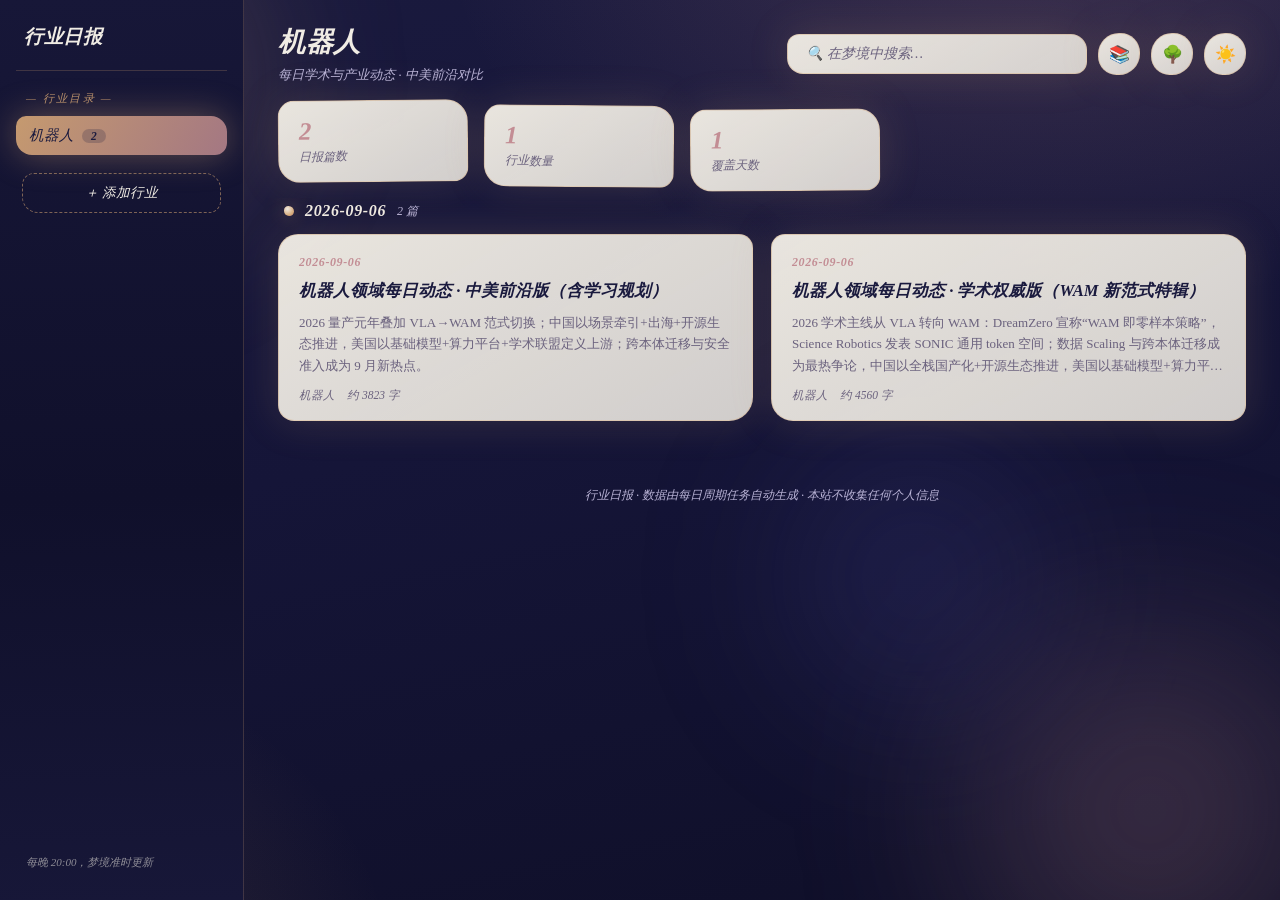
==== 行业日报/index.html @ d8c65520 "网站新增学习笔记模块:收录EIE1005课程讲义与答疑笔记(已切GitHub Pages)" ====
<!doctype html>
<html lang="zh-CN">
<head>
<meta charset="utf-8">
<meta name="viewport" content="width=device-width, initial-scale=1">
<meta name="description" content="行业日报：机器人等领域每日学术与产业动态，中美前沿对比、专家争论与学习规划。">
<title>行业日报 · 每日动态</title>
<link rel="stylesheet" href="styles.css">
<link rel="manifest" href="manifest.json">
<meta name="theme-color" content="#1a1a3e">
<link rel="apple-touch-icon" href="icons/icon-192.png">
</head>
<body>
<div class="orbs" aria-hidden="true">
  <span class="orb orb-gold"></span>
  <span class="orb orb-rose"></span>
  <span class="orb orb-blue"></span>
</div>
<div class="app">
  <aside class="sidebar">
    <div class="brand">
      <span class="brand-text">行业日报</span>
    </div>
    <div class="menu-label">— 行业目录 —</div>
    <nav id="industryNav"></nav>
    <button id="addIndustryBtn" class="add-btn">＋ 添加行业</button>
    <div id="addIndustryBox" class="add-box hidden">
      <input id="newIndustryInput" placeholder="输入行业名称，如：人工智能">
      <div class="add-actions">
        <button id="confirmAdd" class="primary">添加</button>
        <button id="cancelAdd">取消</button>
      </div>
    </div>
    <div class="sidebar-foot">每晚 20:00，梦境准时更新</div>
  </aside>
  <main class="content">
    <header class="topbar">
      <div class="topbar-title">
        <h1 id="pageTitle">机器人</h1>
        <p id="pageSubtitle">每日学术与产业动态 · 中美前沿对比</p>
      </div>
      <div class="topbar-actions">
        <input id="searchInput" class="search" placeholder="🔍 在梦境中搜索…">
        <button id="notesBtn" class="icon-btn" title="学习笔记">📚</button>
        <button id="treeBtn" class="icon-btn" title="打开技术树">🌳</button>
        <button id="themeToggle" class="icon-btn" title="切换梦境明暗">🌙</button>
      </div>
    </header>
    <section class="stats" id="statsBar">
      <div class="stat"><span class="stat-value" id="statReports">0</span><span class="stat-label">日报篇数</span></div>
      <div class="stat"><span class="stat-value" id="statIndustries">1</span><span class="stat-label">行业数量</span></div>
      <div class="stat"><span class="stat-value" id="statDays">0</span><span class="stat-label">覆盖天数</span></div>
    </section>
    <div id="listView">
      <div id="reportList" class="report-list"></div>
    </div>
    <div id="detailView" class="detail-view hidden"></div>
    <div id="treeView" class="tree-view hidden">
      <div class="tree-topbar">
        <button id="treeBack" class="back-btn">← 返回日报</button>
        <span class="tree-title">🌳 机器人技术树 · 2016–2026</span>
        <div id="treeQuickbar" class="tree-quickbar"></div>
      </div>
      <div id="treeViewport" class="tree-viewport">
        <div id="treeWorld" class="tree-world">
          <svg id="treeSvg" class="tree-svg"></svg>
          <div id="treeNodes" class="tree-nodes"></div>
        </div>
      </div>
    </div>
    <div id="nodeModal" class="node-modal hidden">
      <div class="node-modal-card">
        <button id="nodeModalClose" class="nm-close">×</button>
        <div id="nodeModalBody"></div>
      </div>
    </div>
        <div id="notesView" class="notes-view hidden">
      <div class="notes-topbar">
        <button id="notesBack" class="back-btn">← 返回日报</button>
        <span class="notes-title">📚 学习笔记 · EIE1005 人工智能与数据分析</span>
      </div>
      <div id="notesList" class="notes-list"></div>
    </div>
    <div id="noteReader" class="note-reader hidden"></div>
    <footer class="footer">行业日报 · 数据由每日周期任务自动生成 · 本站不收集任何个人信息</footer>
  </main>
</div>
<div id="toast" class="toast hidden"></div>
<script src="data/reports.js"></script>
<script src="data/tech_tree.js"></script>
<script src="app.js"></script>
<script src="tree.js"></script>
<script src="notes.js"></script>
<script>if('serviceWorker' in navigator){window.addEventListener('load',function(){navigator.serviceWorker.register('sw.js');});}</script>
</body>
</html>
---- 行业日报/styles.css ----
/* ============================================================
   行业日报 · 超现实主义梦境档案室（Surrealism）
   配色锚点：午夜蓝 #1a1a3e · 沙漠金 #d4a574 · 玫瑰粉 #c38d94 · 奶油白 #f0ece4
   时间弹性：过渡 ≥700ms，缓动 ease-in-out；悬停扭曲而非放大；玫瑰/金色漫射光晕
   ============================================================ */
:root, [data-theme="dark"]{
  --midnight:#1a1a3e; --midnight-deep:#0f0f28; --midnight-soft:#262652;
  --cream:#f0ece4; --cream-deep:#e6ddcc;
  --gold:#d4a574; --gold-soft:rgba(212,165,116,.35); --gold-faint:rgba(212,165,116,.16);
  --rose:#c38d94; --rose-soft:rgba(195,141,148,.38); --rose-faint:rgba(195,141,148,.20);
  --ink:#1a1a3e;               /* 奶油面板上的正文 */
  --text:#f0ece4;              /* 深色背景上的正文 */
  --muted:#b9b3d6;             /* 深色背景上的次级文字 */
  --muted-ink:#6b627e;         /* 奶油面板上的次级文字 */
  --bg-grad:radial-gradient(1100px 700px at 82% -8%, rgba(195,141,148,.22), transparent 55%),
            radial-gradient(900px 650px at -8% 108%, rgba(212,165,116,.20), transparent 55%),
            linear-gradient(168deg, #1a1a3e 0%, #151538 46%, #0f0f28 100%);
  --panel-grad:linear-gradient(150deg, rgba(240,236,228,.97), rgba(240,236,228,.86));
  --border-gold:rgba(212,165,116,.38);
  --border-rose:rgba(195,141,148,.42);
  --shadow-glow-gold:0 0 42px rgba(212,165,116,.18);
  --shadow-glow-rose:0 0 55px rgba(195,141,148,.34), 0 0 26px rgba(212,165,116,.22);
  --sidebar-grad:linear-gradient(178deg, #171738 0%, #10102b 55%, #171738 100%);
  --sidebar-text:#f0ece4; --sidebar-muted:rgba(240,236,228,.55); --sidebar-border:rgba(212,165,116,.22); --menu-label:rgba(212,165,116,.85); --sidebar-input-bg:rgba(240,236,228,.1); --sidebar-btn-bg:rgba(240,236,228,.14);
  color-scheme: dark;
}
[data-theme="light"]{
  --bg-grad:radial-gradient(1000px 620px at 86% -6%, rgba(212,165,116,.34), transparent 55%),
            radial-gradient(900px 640px at -6% 110%, rgba(195,141,148,.28), transparent 55%),
            linear-gradient(160deg, #f0ece4 0%, #e9e1d2 52%, #dfd3be 100%);
  --text:#1a1a3e;
  --muted:#5d5670;
  --sidebar-grad:linear-gradient(178deg, #f4eee1 0%, #e8dec9 100%);
  --sidebar-text:#1a1a3e; --sidebar-muted:#6b627e; --sidebar-border:rgba(157,107,79,.3); --menu-label:#9d6b4f; --sidebar-input-bg:rgba(26,26,62,.08); --sidebar-btn-bg:rgba(26,26,62,.08);
  color-scheme: light;
}
*{box-sizing:border-box}
html,body{margin:0;padding:0;height:100%}
body{
  font-family:"Georgia","Times New Roman","Noto Serif SC","Songti SC","SimSun",serif;
  background:var(--bg-grad);
  color:var(--text);
  overflow:hidden;
}
/* ---- 梦境光球装饰（Color Melting：2s 缓慢扩散） ---- */
.orbs{position:fixed;inset:0;z-index:0;overflow:hidden;pointer-events:none}
.orb{position:absolute;border-radius:50%;filter:blur(72px);opacity:.55;
  transition:transform 2000ms ease-in-out;animation:breathe 9s ease-in-out infinite alternate;pointer-events:auto}
.orb:hover{transform:scale(1.5)}
.orb-gold{width:440px;height:440px;top:-140px;left:-120px;background:radial-gradient(circle,rgba(212,165,116,.68),transparent 70%)}
.orb-rose{width:560px;height:560px;bottom:-190px;right:-150px;background:radial-gradient(circle,rgba(195,141,148,.52),transparent 70%);animation-delay:-3s}
.orb-blue{width:400px;height:400px;top:42%;left:56%;background:radial-gradient(circle,rgba(92,92,188,.42),transparent 70%);animation-delay:-6s}
@keyframes breathe{from{opacity:.38}to{opacity:.62}}
/* ---- 骨架 ---- */
.app{position:relative;z-index:1;display:flex;height:100vh}
/* ---- 侧边栏（午夜蓝，两个主题保持神秘） ---- */
.sidebar{width:244px;min-width:244px;background:var(--sidebar-grad);color:var(--sidebar-text);
  display:flex;flex-direction:column;padding:24px 16px;overflow-y:auto;
  border-right:1px solid var(--sidebar-border)}
.brand{display:flex;align-items:center;gap:12px;padding:0 8px 20px;border-bottom:1px solid var(--sidebar-border);margin-bottom:18px}
.brand-text{font-size:19px;font-weight:700;font-style:italic;letter-spacing:.03em;color:var(--sidebar-text)}
.menu-label{font-size:11px;color:var(--menu-label);padding:2px 10px 10px;letter-spacing:.2em;font-style:italic}
.nav-item{display:flex;align-items:center;justify-content:space-between;padding:10px 13px;margin-bottom:4px;
  border-radius:10px 16px 12px 16px;cursor:pointer;font-size:14.5px;color:var(--sidebar-text);user-select:none;
  transition:transform 900ms ease-in-out, background 900ms ease-in-out, box-shadow 900ms ease-in-out}
.nav-item:hover{transform:skewX(-2deg) rotate(-.3deg);background:rgba(212,165,116,.12);box-shadow:0 0 30px rgba(212,165,116,.16)}
.nav-item.active{background:linear-gradient(120deg, rgba(212,165,116,.92), rgba(195,141,148,.82));color:#1a1a3e;font-style:italic;
  box-shadow:0 0 34px rgba(212,165,116,.4)}
.nav-item .badge{margin-left:8px;background:rgba(26,26,62,.16);border-radius:999px;padding:1px 9px;font-size:11.5px;font-weight:700}
.nav-item.active .badge{background:rgba(26,26,62,.22)}
.nav-del{border:none;background:transparent;color:inherit;opacity:.55;cursor:pointer;font-size:16px;line-height:1;padding:0 3px;border-radius:6px;transition:opacity 700ms ease-in-out}
.nav-del:hover{opacity:1}
.add-btn{margin:14px 6px 0;padding:10px;border:1px dashed rgba(212,165,116,.55);background:transparent;color:var(--sidebar-text);
  border-radius:12px 16px 12px 16px;cursor:pointer;font-size:13.5px;font-style:italic;
  transition:all 700ms ease-in-out}
.add-btn:hover{border-color:var(--rose);color:var(--sidebar-text);box-shadow:0 0 30px rgba(195,141,148,.28);transform:skewX(-1deg)}
.add-box{margin:10px 6px 0;display:flex;flex-direction:column;gap:9px;animation:fadeUp 900ms ease-in-out}
.add-box input{width:100%;padding:9px 11px;border-radius:10px;border:1px solid rgba(212,165,116,.45);
  background:var(--sidebar-input-bg);color:var(--sidebar-text);font-size:13px;font-family:inherit;font-style:italic;outline:none;
  transition:border-color 700ms ease-in-out, box-shadow 700ms ease-in-out}
.add-box input::placeholder{color:var(--sidebar-muted)}
.add-box input:focus{border-color:var(--rose);box-shadow:0 0 24px rgba(195,141,148,.3)}
.add-actions{display:flex;gap:7px}
.add-actions button{flex:1;padding:7px;border-radius:9px;border:none;cursor:pointer;font-size:13px;font-family:inherit;font-style:italic;
  background:var(--sidebar-btn-bg);color:var(--sidebar-text);transition:all 700ms ease-in-out}
.add-actions button:hover{box-shadow:0 0 24px rgba(212,165,116,.3)}
.add-actions button.primary{background:linear-gradient(120deg,#d4a574,#c38d94);color:#1a1a3e}
.sidebar-foot{margin-top:auto;padding:18px 10px 4px;font-size:11px;color:var(--sidebar-muted);line-height:1.7;font-style:italic}
/* ---- 主区 ---- */
.content{flex:1;display:flex;flex-direction:column;overflow:hidden;background:transparent}
.topbar{display:flex;align-items:center;gap:18px;padding:24px 34px 12px}
.topbar-title h1{font-size:27px;margin:0;font-style:italic;letter-spacing:.02em;color:var(--text)}
.topbar-title p{margin:6px 0 0;font-size:13px;color:var(--muted);font-style:italic}
.topbar-actions{display:flex;align-items:center;gap:11px;margin-left:auto}
.search{width:300px;padding:11px 18px;border-radius:12px 16px 12px 16px;border:1px solid var(--border-gold);
  background:var(--panel-grad);color:var(--ink);font-size:14px;font-family:inherit;font-style:italic;outline:none;
  box-shadow:var(--shadow-glow-gold);transition:border-color 700ms ease-in-out, box-shadow 700ms ease-in-out, transform 900ms ease-in-out}
.search::placeholder{color:var(--muted-ink)}
.search:focus{border-color:var(--rose);box-shadow:0 0 30px var(--rose-soft);transform:skewX(-1deg)}
.icon-btn{width:42px;height:42px;border-radius:50% 46% 50% 44%;border:1px solid var(--border-gold);background:var(--panel-grad);
  cursor:pointer;font-size:17px;color:var(--ink);box-shadow:var(--shadow-glow-gold);
  transition:all 700ms ease-in-out}
.icon-btn:hover{transform:rotate(-8deg);box-shadow:0 0 32px var(--rose-soft)}
/* ---- 统计栏（非对称错位） ---- */
.stats{display:flex;gap:16px;padding:4px 34px 16px}
.stat{flex:1;max-width:190px;background:var(--panel-grad);border:1px solid var(--border-gold);border-radius:16px 22px 14px 22px;
  padding:16px 20px;box-shadow:var(--shadow-glow-gold);display:flex;flex-direction:column;gap:3px;
  transition:transform 900ms ease-in-out, box-shadow 900ms ease-in-out}
.stat:nth-child(1){transform:rotate(-.6deg)}
.stat:nth-child(2){transform:rotate(.5deg) translateY(5px)}
.stat:nth-child(3){transform:rotate(-.4deg) translateY(9px)}
.stat:hover{transform:skewX(-1.5deg) rotate(-.5deg) translateY(-2px);box-shadow:var(--shadow-glow-rose)}
.stat-value{font-size:25px;font-weight:800;color:#c38d94;font-style:italic}
.stat-label{font-size:12px;color:var(--muted-ink);font-style:italic}
/* ---- 列表视图 ---- */
#listView{overflow-y:auto;padding:4px 34px 48px}
.report-list{display:flex;flex-direction:column;gap:30px}
.day-group{animation:fadeUp 900ms ease-in-out both}
.day-head{display:flex;align-items:center;gap:11px;margin:0 0 14px 6px}
.day-dot{width:10px;height:10px;border-radius:44% 56% 48% 52%;background:radial-gradient(circle at 35% 30%, #f0ece4, #d4a574 70%, #c38d94);box-shadow:0 0 18px rgba(212,165,116,.5)}
.day-label{font-weight:700;font-size:16px;color:var(--text);font-style:italic;letter-spacing:.04em}
.day-count{font-size:12px;color:var(--muted);font-style:italic}
.report-grid{display:grid;grid-template-columns:repeat(auto-fill,minmax(318px,1fr));gap:18px}
.card{position:relative;background:var(--panel-grad);border:1px solid var(--border-gold);border-radius:20px 14px 24px 16px;
  padding:20px 20px 17px;cursor:pointer;box-shadow:var(--shadow-glow-gold);
  transition:transform 900ms ease-in-out, box-shadow 900ms ease-in-out, border-color 900ms ease-in-out;
  display:flex;flex-direction:column;gap:9px}
.card:nth-child(3n+2){border-radius:14px 22px 16px 22px}
.card:hover{transform:skewX(-1deg) rotate(-.4deg);box-shadow:var(--shadow-glow-rose);border-color:var(--border-rose)}
.card-date{font-size:12px;color:#c38d94;font-weight:700;font-style:italic;letter-spacing:.05em}
.card-title{font-size:16.5px;margin:0;line-height:1.45;color:var(--ink);font-style:italic}
.card-summary{font-size:13px;color:var(--muted-ink);margin:0;line-height:1.65;
  display:-webkit-box;-webkit-line-clamp:3;-webkit-box-orient:vertical;overflow:hidden}
.card-meta{display:flex;align-items:center;gap:12px;margin-top:3px;font-size:11.5px;color:var(--muted-ink);font-style:italic}
mark{background:rgba(212,165,116,.4);border-radius:4px;padding:0 3px;color:inherit}
.empty{text-align:center;color:var(--muted);padding:96px 20px;font-size:14.5px;line-height:2;font-style:italic;animation:fadeUp 900ms ease-in-out}
/* ---- 详情视图 ---- */
#detailView{overflow-y:auto;padding:6px 34px 60px;animation:fadeUp 900ms ease-in-out}
.back-btn{background:var(--panel-grad);border:1px solid var(--border-gold);border-radius:11px;padding:9px 18px;cursor:pointer;
  font-size:14px;font-family:inherit;font-style:italic;color:var(--ink);box-shadow:var(--shadow-glow-gold);
  transition:all 700ms ease-in-out}
.back-btn:hover{transform:skewX(-2deg) translateX(-2px);box-shadow:var(--shadow-glow-rose);border-color:var(--border-rose)}
.detail-head{margin:22px 0 12px}
.detail-date{font-size:13px;color:#c38d94;font-weight:700;font-style:italic;letter-spacing:.05em}
.detail-head h2{font-size:26px;margin:9px 0 12px;line-height:1.35;color:var(--text);font-style:italic}
.detail-summary{color:var(--muted-ink);font-size:14px;line-height:1.75;margin:0;padding:14px 18px;
  background:var(--panel-grad);border:1px solid var(--border-gold);border-radius:14px 18px 14px 18px;font-style:italic}
.markdown-body{background:var(--panel-grad);border:1px solid var(--border-gold);border-radius:20px 16px 24px 16px;
  padding:28px 34px;line-height:1.85;font-size:15px;color:var(--ink);box-shadow:var(--shadow-glow-gold)}
.markdown-body>*{max-width:68ch}
.markdown-body h2{margin:1.5em 0 .6em;padding-bottom:.35em;border-bottom:1px solid var(--gold-soft);
  font-size:20px;color:#1a1a3e;font-style:italic}
.markdown-body h3{margin:1.2em 0 .5em;font-size:17px;color:#1a1a3e;font-style:italic}
.markdown-body h4{margin:1em 0 .4em;font-size:15px;color:#1a1a3e;font-style:italic}
.markdown-body p{margin:.5em 0}
.markdown-body ul,.markdown-body ol{margin:.5em 0;padding-left:1.6em}
.markdown-body li{margin:.3em 0}
.markdown-body a{color:#9d6b4f;text-decoration:underline;text-decoration-color:rgba(212,165,116,.55);text-underline-offset:3px;
  transition:color 700ms ease-in-out}
.markdown-body a:hover{color:#b06b76}
.markdown-body code{background:rgba(212,165,116,.14);border:1px solid var(--gold-soft);border-radius:6px;padding:1px 7px;
  font-size:.88em;font-family:Consolas,"JetBrains Mono",monospace;color:#4a3f6b}
.markdown-body table{border-collapse:collapse;margin:1em 0;width:100%;font-size:14px}
.markdown-body th,.markdown-body td{border:1px solid var(--gold-soft);padding:8px 11px;text-align:left}
.markdown-body th{background:rgba(212,165,116,.12);color:#1a1a3e;font-style:italic}
.sources{margin-top:26px;background:var(--panel-grad);border:1px solid var(--border-gold);border-radius:18px 22px 18px 22px;
  padding:22px 30px;box-shadow:var(--shadow-glow-gold)}
.sources h3{margin:0 0 10px;font-size:15px;color:#1a1a3e;font-style:italic}
.sources ol{margin:0;padding-left:1.6em;font-size:13px;line-height:2;color:var(--muted-ink)}
.sources a{color:#9d6b4f;text-decoration:underline;text-decoration-color:rgba(212,165,116,.5);text-underline-offset:3px;transition:color 700ms ease-in-out}
.sources a:hover{color:#b06b76}
.footer{text-align:center;padding:18px;font-size:12px;color:var(--muted);font-style:italic}
.toast{position:fixed;bottom:32px;left:50%;transform:translateX(-50%);background:var(--midnight);color:var(--cream);
  border:1px solid var(--border-gold);padding:11px 20px;border-radius:12px 16px 12px 16px;font-size:14px;font-family:inherit;font-style:italic;
  box-shadow:var(--shadow-glow-rose);z-index:99;animation:fadeUp 700ms ease-in-out}
.hidden{display:none!important}
@keyframes fadeUp{from{opacity:0;transform:translateY(12px) rotate(-.3deg)}to{opacity:1;transform:none}}
/* ---- 响应式（非对称在窄屏收敛，避免横向溢出） ---- */
@media(max-width:1024px){.search{width:210px}}
@media(max-width:768px){
  .sidebar{width:192px;min-width:192px}
  .topbar{padding:18px 16px 10px;flex-wrap:wrap}
  .topbar-actions{width:100%;margin-left:0}
  .search{flex:1;width:auto}
  .stats{padding:2px 16px 12px;gap:12px}
  #listView{padding:0 16px 40px}
  #detailView{padding:4px 16px 44px}
  .report-grid{grid-template-columns:1fr}
  .markdown-body{padding:22px 18px}
}
@media(max-width:480px){
  .app{flex-direction:column}
  .sidebar{width:100%;min-width:0;max-height:44vh}
  .content{height:56vh}
  .stat{max-width:none}
  .stat:nth-child(2),.stat:nth-child(3){transform:none}
  .topbar-title h1{font-size:21px}
}
@media(prefers-reduced-motion:reduce){
  *,*::before,*::after{animation:none!important;transition:none!important}
  .stat:nth-child(1),.stat:nth-child(2),.stat:nth-child(3){transform:none!important}
}
/* ===== 主题切换动效：白天=月光溶解(甲) / 晚上=梦境翻页(乙) ===== */
.theme-dissolve, .theme-dissolve *{
  transition-property: background-color, color, border-color, box-shadow !important;
  transition-duration: 1000ms !important;
  transition-timing-function: ease-in-out !important;
}
.dream-flip{animation:dreamFlip 700ms ease-in-out;will-change:transform,opacity,filter}
@keyframes dreamFlip{
  0%{opacity:1;transform:none;filter:none}
  45%{opacity:.35;transform:skewX(2.5deg) rotate(.7deg);filter:blur(1.5px)}
  100%{opacity:1;transform:none;filter:none}
}
.icon-spin{animation:iconSpin 900ms ease-in-out}
@keyframes iconSpin{
  0%{transform:rotate(0deg);opacity:1}
  50%{opacity:.35}
  100%{transform:rotate(180deg);opacity:1}
}
.orbs.melting .orb{animation:melt 2000ms ease-in-out}
@keyframes melt{
  0%{filter:blur(72px)}
  45%{filter:blur(96px) saturate(1.25);opacity:.3}
  100%{filter:blur(72px)}
}

/* ===== 到白天：方案2 晨雾散开 ===== */
.mist-ring{position:fixed;z-index:2;border-radius:50%;pointer-events:none;transform:translate(-50%,-50%) scale(0);
  background:radial-gradient(circle, rgba(240,236,228,.9) 0%, rgba(212,165,116,.35) 42%, rgba(195,141,148,.18) 58%, transparent 72%);
  filter:blur(16px);animation:mistGrow 1200ms ease-in-out forwards}
@keyframes mistGrow{
  0%{transform:translate(-50%,-50%) scale(0);opacity:.9}
  60%{opacity:.5}
  100%{transform:translate(-50%,-50%) scale(1);opacity:0}
}
.card.mist-in{animation:cardMist 1000ms ease-in-out backwards}
@keyframes cardMist{
  0%{opacity:0;transform:translateY(16px) skewX(.8deg)}
  100%{opacity:1;transform:none}
}

/* ===== 技术树 ===== */
.tree-view{flex:1;display:flex;flex-direction:column;overflow:hidden;min-height:0}
.tree-topbar{display:flex;align-items:center;gap:16px;padding:16px 34px 8px;flex-wrap:wrap}
.tree-title{font-family:"Georgia","Noto Serif SC",serif;font-style:italic;font-size:17px;color:var(--gold);letter-spacing:.04em}
.tree-quickbar{display:flex;align-items:center;gap:8px;flex-wrap:wrap;margin-left:auto}
.qb-label{font-size:12px;font-style:italic;color:var(--muted)}
.qb-chip{background:var(--panel-grad);border:1px solid var(--border-gold);color:var(--ink);border-radius:999px;
  padding:5px 12px;font-family:inherit;font-size:12px;font-style:italic;cursor:pointer;
  box-shadow:var(--shadow-glow-gold);transition:all 700ms ease-in-out}
.qb-chip:hover{transform:skewX(-2deg) rotate(-.4deg);box-shadow:var(--shadow-glow-rose);border-color:var(--border-rose)}
.tree-viewport{flex:1;overflow:hidden;position:relative;min-height:0;cursor:crosshair;
  background:radial-gradient(900px 600px at 80% -10%, rgba(212,165,116,.16), transparent 55%),
             radial-gradient(800px 600px at -5% 110%, rgba(195,141,148,.16), transparent 55%)}
.tree-world{position:absolute;top:0;left:0;transform-origin:0 0;will-change:transform}
.tree-svg{position:absolute;top:0;left:0;pointer-events:none}
.tree-line{stroke:rgba(212,165,116,.45);stroke-width:1.6;fill:none;
  filter:drop-shadow(0 0 6px rgba(212,165,116,.35))}
.tree-nodes{position:absolute;top:0;left:0;width:100%;height:100%}
.tree-node{position:absolute;transform:translate(-50%,-50%);display:flex;align-items:center;gap:7px;
  padding:6px 13px;background:var(--panel-grad);border:1px solid var(--border-gold);border-radius:999px;
  cursor:pointer;box-shadow:var(--shadow-glow-gold);white-space:nowrap;font-family:inherit;
  transition:transform 900ms ease-in-out, box-shadow 900ms ease-in-out, border-color 900ms ease-in-out}
.tree-node:hover{transform:translate(-50%,-50%) skewX(-2deg) rotate(-.4deg);box-shadow:var(--shadow-glow-rose);border-color:var(--border-rose)}
.tn-dot{width:9px;height:9px;border-radius:44% 56% 48% 52%;flex:none;
  background:radial-gradient(circle at 32% 28%, #f0ece4, #d4a574 70%, #c38d94);box-shadow:0 0 10px rgba(212,165,116,.6)}
.tn-name{font-size:13.5px;font-style:italic;color:var(--ink)}
.tn-year{font-size:11px;color:#c38d94;background:rgba(212,165,116,.18);padding:1px 8px;border-radius:999px;font-style:italic}
.tree-root{padding:10px 18px;border-radius:16px 22px 14px 22px}
.tree-root .tn-name{font-size:16px;font-weight:700}
.tree-root .tn-dot{width:13px;height:13px}
.tree-branch .tn-name{font-weight:700}
.node-modal{position:fixed;inset:0;z-index:60;background:rgba(15,15,40,.55);display:grid;place-items:center;padding:22px;animation:fadeUp 700ms ease-in-out}
.node-modal-card{position:relative;background:var(--panel-grad);border:1px solid var(--border-gold);border-radius:22px 16px 26px 18px;
  max-width:580px;width:100%;max-height:82vh;overflow:auto;padding:28px 30px;box-shadow:var(--shadow-glow-rose);color:var(--ink)}
.nm-close{position:absolute;top:12px;right:16px;border:none;background:transparent;font-size:22px;cursor:pointer;color:var(--ink);opacity:.7;transition:opacity 700ms ease-in-out}
.nm-close:hover{opacity:1}
.nm-title{margin:0 0 6px;font-size:20px;font-style:italic;color:#1a1a3e;padding-right:24px}
.nm-year{display:inline-block;font-size:12px;color:#c38d94;background:rgba(212,165,116,.2);padding:2px 10px;border-radius:999px;font-style:italic}
.nm-desc{margin:12px 0;font-size:13.5px;line-height:1.75;color:var(--muted-ink)}
.node-modal-card h4{margin:16px 0 8px;font-size:14px;font-style:italic;color:#1a1a3e}
.nm-papers{list-style:none;margin:0;padding:0;display:flex;flex-direction:column;gap:8px}
.nm-papers li{display:flex;flex-direction:column;gap:2px;border-left:1px solid var(--gold-soft);padding-left:12px}
.nm-papers a{color:#9d6b4f;font-size:13.5px;text-decoration:underline;text-decoration-color:rgba(212,165,116,.55);text-underline-offset:3px;transition:color 700ms ease-in-out}
.nm-papers a:hover{color:#b06b76}
.nm-papers span{font-size:11.5px;color:var(--muted-ink);font-style:italic}
.nm-empty{font-size:13px;color:var(--muted-ink);font-style:italic}
.nm-actions{display:flex;gap:10px;margin-top:18px;flex-wrap:wrap}
.nm-actions button{background:var(--panel-grad);border:1px solid var(--border-gold);color:var(--ink);border-radius:11px;padding:8px 15px;
  font-family:inherit;font-size:13px;font-style:italic;cursor:pointer;box-shadow:var(--shadow-glow-gold);transition:all 700ms ease-in-out}
.nm-actions button:hover{transform:skewX(-1.5deg) rotate(-.4deg);box-shadow:var(--shadow-glow-rose);border-color:var(--border-rose)}
@media(max-width:768px){.tree-topbar{padding:14px 16px 8px}.tree-quickbar{margin-left:0}}

/* ===== 技术树布局美化 ===== */
.tree-viewport::before{content:"";position:absolute;inset:0;pointer-events:none;opacity:.32;
  background-image:radial-gradient(rgba(240,236,228,.42) 1px, transparent 1.6px);
  background-size:64px 64px}
.tree-line[data-branch="vla"]{stroke:rgba(212,165,116,.55)}
.tree-line[data-branch="wm"]{stroke:rgba(195,141,148,.55)}
.tree-line[data-branch="humanoid"]{stroke:rgba(240,236,228,.4)}
.tree-line[data-branch="data"]{stroke:rgba(157,145,196,.5)}
.tree-line[data-branch="safety"]{stroke:rgba(155,178,196,.5)}
.tree-node[data-branch="vla"] .tn-dot{background:radial-gradient(circle at 32% 28%, #f0ece4, #d4a574 70%, #a9784f);box-shadow:0 0 10px rgba(212,165,116,.65)}
.tree-node[data-branch="wm"] .tn-dot{background:radial-gradient(circle at 32% 28%, #f0ece4, #c38d94 70%, #9d6873);box-shadow:0 0 10px rgba(195,141,148,.65)}
.tree-node[data-branch="humanoid"] .tn-dot{background:radial-gradient(circle at 32% 28%, #f0ece4, #d9d2c2 70%, #9c9278);box-shadow:0 0 10px rgba(240,236,228,.6)}
.tree-node[data-branch="data"] .tn-dot{background:radial-gradient(circle at 32% 28%, #f0ece4, #9d91c4 70%, #6f6496);box-shadow:0 0 10px rgba(157,145,196,.6)}
.tree-node[data-branch="safety"] .tn-dot{background:radial-gradient(circle at 32% 28%, #f0ece4, #9bb2c4 70%, #6d8499);box-shadow:0 0 10px rgba(155,178,196,.6)}
.tree-branch{border-color:rgba(212,165,116,.7);padding:8px 16px;
  background:linear-gradient(150deg, rgba(240,236,228,.99), rgba(226,214,193,.92));
  box-shadow:0 0 34px rgba(212,165,116,.26)}
.tree-branch .tn-name{font-size:14.5px}
.tree-branch .tn-year{background:rgba(195,141,148,.16)}
.tree-root{padding:12px 22px;border-radius:18px 24px 16px 24px;border-color:rgba(212,165,116,.8);
  background:linear-gradient(150deg, rgba(240,236,228,.99), rgba(212,165,116,.24));
  box-shadow:0 0 46px rgba(212,165,116,.35), 0 0 84px rgba(195,141,148,.18)}
.tree-root .tn-name{font-size:17.5px}
.tree-root .tn-year{background:rgba(212,165,116,.22);color:#8f6245}
.tn-year{border:1px solid var(--gold-soft)}
.tree-node{backdrop-filter:none}

/* ===== 年份时间轴与虚线 ===== */
.year-guide{stroke:rgba(212,165,116,.16);stroke-width:1;stroke-dasharray:3 7;fill:none}
.tree-axis{position:absolute;width:78px;height:0;pointer-events:none}
.axis-tick{position:absolute;left:0;width:100%;display:flex;align-items:center;gap:7px;transform:translateY(-50%)}
.axis-dot{width:7px;height:7px;border-radius:50%;flex:none;background:radial-gradient(circle at 32% 28%, #f0ece4, #d4a574 70%, #c38d94);box-shadow:0 0 10px rgba(212,165,116,.55)}
.axis-tick::after{content:"";flex:1;height:1px;background:linear-gradient(90deg, rgba(212,165,116,.5), transparent)}
.axis-label{font-family:"Georgia","Noto Serif SC",serif;font-style:italic;font-size:13px;color:var(--gold);letter-spacing:.03em;padding-left:2px;text-shadow:0 0 10px rgba(212,165,116,.35)}
.tree-viewport::after{content:"";position:absolute;top:0;right:78px;bottom:0;width:1px;pointer-events:none;
  background:linear-gradient(180deg, transparent, rgba(212,165,116,.4) 12%, rgba(212,165,116,.4) 88%, transparent)}

/* ============================================================
   学习笔记模块
   ============================================================ */
.notes-view{flex:1;overflow-y:auto;padding:10px 34px 48px}
.notes-topbar{display:flex;align-items:center;gap:16px;margin-bottom:24px}
.notes-title{font-size:20px;font-style:italic;letter-spacing:.02em;color:var(--text)}
.notes-list{display:grid;grid-template-columns:repeat(auto-fill,minmax(300px,1fr));gap:16px}
.note-card{background:var(--panel-grad);border:1px solid var(--border-gold);border-radius:18px 22px 16px 22px;
  padding:20px;cursor:pointer;box-shadow:var(--shadow-glow-gold);
  transition:transform 900ms ease-in-out,box-shadow 900ms ease-in-out}
.note-card:hover{transform:skewX(-1deg) translateY(-3px);box-shadow:var(--shadow-glow-rose)}
.note-card-title{font-size:17px;margin:0 0 9px;color:var(--ink);font-style:italic}
.note-card-desc{margin:0;font-size:13px;color:var(--muted-ink);line-height:1.6}
.note-reader{flex:1;overflow-y:auto;padding:10px 34px 56px}
.note-body{padding:26px 30px;margin-top:14px}
.note-loading{color:var(--muted-ink);font-style:italic;padding:18px 0}
.note-plain{white-space:pre-wrap;font-family:inherit;background:transparent;border:none;padding:0}
.markdown-body blockquote{border-left:3px solid var(--gold);background:rgba(212,165,116,.12);margin:.9em 0;padding:.5em 1em;
  border-radius:0 12px 12px 0;color:var(--muted-ink)}
.markdown-body pre{background:rgba(26,26,62,.06);border:1px solid var(--gold-soft);border-radius:12px;
  padding:12px 14px;overflow-x:auto;font-size:13px;line-height:1.6}
.markdown-body pre code{background:transparent;border:none;padding:0;font-size:inherit}
.markdown-body .mermaid{overflow-x:auto;margin:1em 0;display:flex;justify-content:center;text-align:left}
.markdown-body .mermaid svg{max-width:100%;height:auto}
.markdown-body .katex-display{overflow-x:auto;overflow-y:hidden;padding:4px 0}
.markdown-body table{display:block;overflow-x:auto}
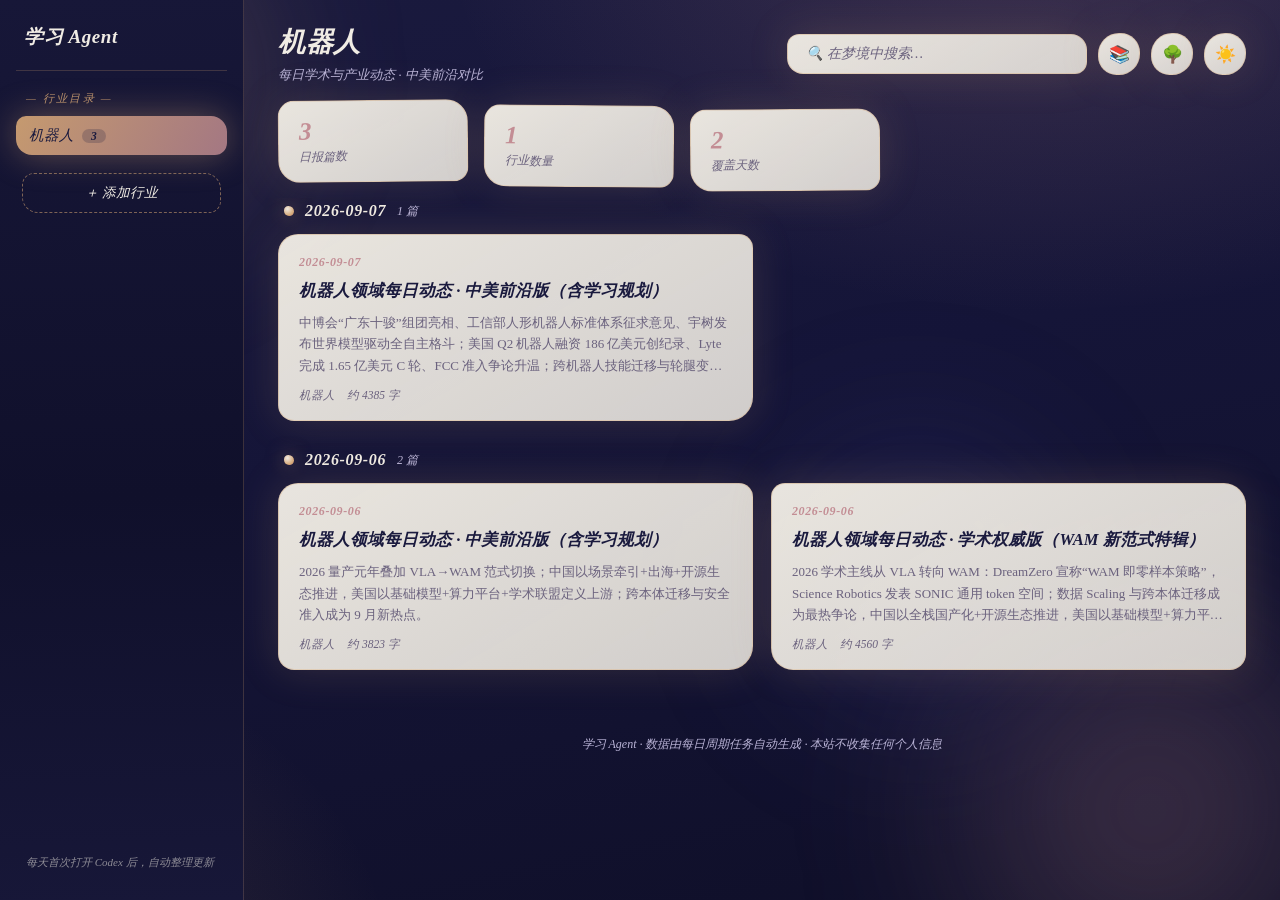
==== commit 3f31934d: "feat: 站点改名学习 Agent，技术树改年份间距缩放并取消鼠标跟随" ====
--- a/行业日报/index.html
+++ b/行业日报/index.html
@@ -3,8 +3,8 @@
 <head>
 <meta charset="utf-8">
 <meta name="viewport" content="width=device-width, initial-scale=1">
-<meta name="description" content="行业日报：机器人等领域每日学术与产业动态，中美前沿对比、专家争论与学习规划。">
-<title>行业日报 · 每日动态</title>
+<meta name="description" content="学习 Agent：机器人等领域每日学术与产业动态、技术树与课程学习笔记，帮你整理、查缺补漏与答疑。">
+<title>学习 Agent · 学习中心</title>
 <link rel="stylesheet" href="styles.css">
 <link rel="manifest" href="manifest.json">
 <meta name="theme-color" content="#1a1a3e">
@@ -19,7 +19,7 @@
 <div class="app">
   <aside class="sidebar">
     <div class="brand">
-      <span class="brand-text">行业日报</span>
+      <span class="brand-text">学习 Agent</span>
     </div>
     <div class="menu-label">— 行业目录 —</div>
     <nav id="industryNav"></nav>
@@ -31,7 +31,7 @@
         <button id="cancelAdd">取消</button>
       </div>
     </div>
-    <div class="sidebar-foot">每晚 20:00，梦境准时更新</div>
+    <div class="sidebar-foot">每天首次打开 Codex 后，自动整理更新</div>
   </aside>
   <main class="content">
     <header class="topbar">
@@ -58,7 +58,7 @@
     <div id="treeView" class="tree-view hidden">
       <div class="tree-topbar">
         <button id="treeBack" class="back-btn">← 返回日报</button>
-        <span class="tree-title">🌳 机器人技术树 · 2016–2026</span>
+        <span class="tree-title">🌳 机器人技术树 · 2016–2026 · 滚轮调年份间距 · 拖拽平移</span>
         <div id="treeQuickbar" class="tree-quickbar"></div>
       </div>
       <div id="treeViewport" class="tree-viewport">
@@ -82,7 +82,7 @@
       <div id="notesList" class="notes-list"></div>
     </div>
     <div id="noteReader" class="note-reader hidden"></div>
-    <footer class="footer">行业日报 · 数据由每日周期任务自动生成 · 本站不收集任何个人信息</footer>
+    <footer class="footer">学习 Agent · 数据由每日周期任务自动生成 · 本站不收集任何个人信息</footer>
   </main>
 </div>
 <div id="toast" class="toast hidden"></div>
--- a/行业日报/styles.css
+++ b/行业日报/styles.css
@@ -1,5 +1,5 @@
 /* ============================================================
-   行业日报 · 超现实主义梦境档案室（Surrealism）
+   学习 Agent · 超现实主义梦境档案室（Surrealism）
    配色锚点：午夜蓝 #1a1a3e · 沙漠金 #d4a574 · 玫瑰粉 #c38d94 · 奶油白 #f0ece4
    时间弹性：过渡 ≥700ms，缓动 ease-in-out；悬停扭曲而非放大；玫瑰/金色漫射光晕
    ============================================================ */
@@ -250,7 +250,7 @@
   padding:5px 12px;font-family:inherit;font-size:12px;font-style:italic;cursor:pointer;
   box-shadow:var(--shadow-glow-gold);transition:all 700ms ease-in-out}
 .qb-chip:hover{transform:skewX(-2deg) rotate(-.4deg);box-shadow:var(--shadow-glow-rose);border-color:var(--border-rose)}
-.tree-viewport{flex:1;overflow:hidden;position:relative;min-height:0;cursor:crosshair;
+.tree-viewport{flex:1;overflow:hidden;position:relative;min-height:0;cursor:grab;
   background:radial-gradient(900px 600px at 80% -10%, rgba(212,165,116,.16), transparent 55%),
              radial-gradient(800px 600px at -5% 110%, rgba(195,141,148,.16), transparent 55%)}
 .tree-world{position:absolute;top:0;left:0;transform-origin:0 0;will-change:transform}
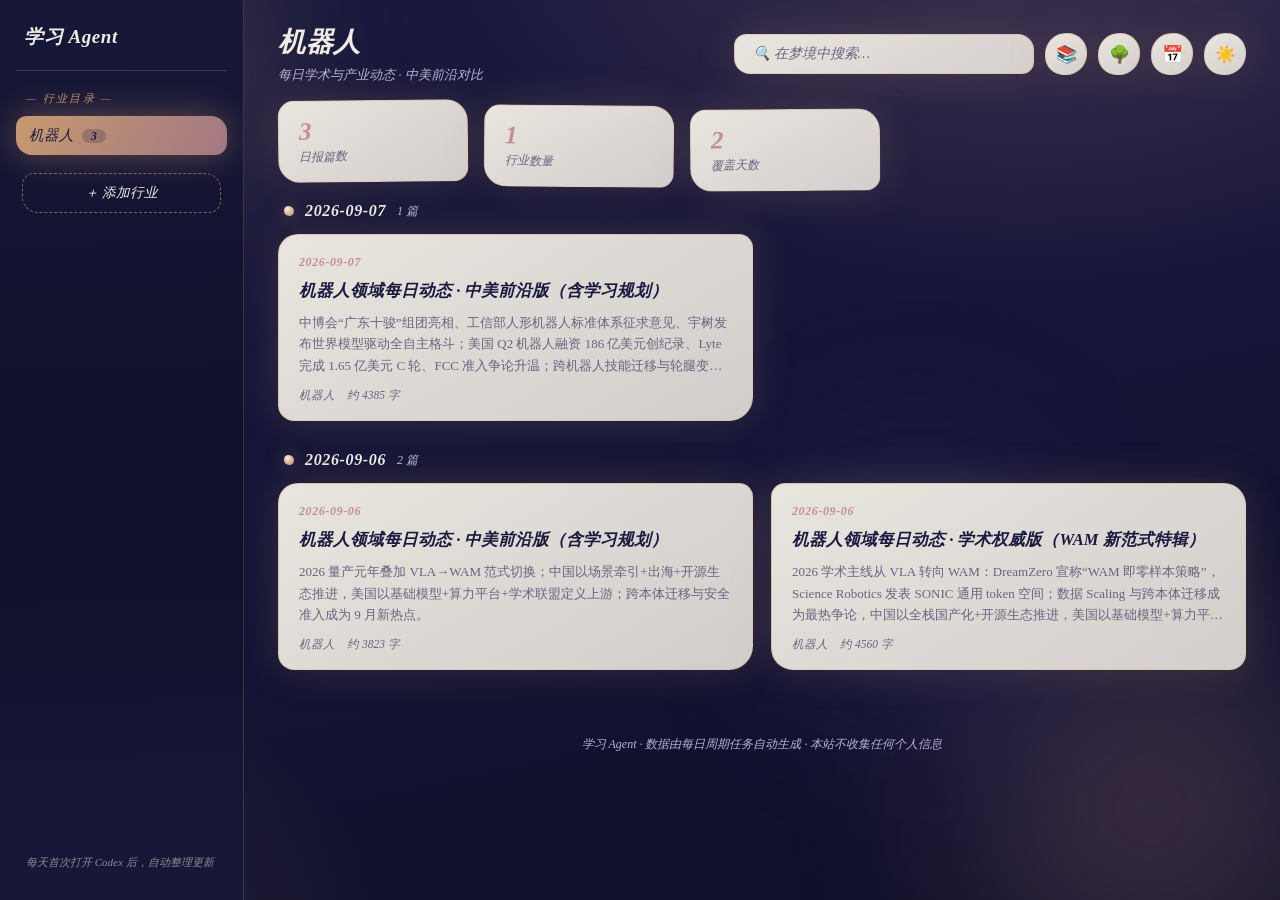
==== commit 1df0b4a7: "feat: 网站新增任务清单（勾选变淡）与可视化日历" ====
--- a/行业日报/index.html
+++ b/行业日报/index.html
@@ -43,6 +43,7 @@
         <input id="searchInput" class="search" placeholder="🔍 在梦境中搜索…">
         <button id="notesBtn" class="icon-btn" title="学习笔记">📚</button>
         <button id="treeBtn" class="icon-btn" title="打开技术树">🌳</button>
+        <button id="tasksBtn" class="icon-btn" title="任务清单与日历">📅</button>
         <button id="themeToggle" class="icon-btn" title="切换梦境明暗">🌙</button>
       </div>
     </header>
@@ -68,6 +69,16 @@
         </div>
       </div>
     </div>
+    <div id="tasksView" class="tasks-view hidden">
+      <div class="tasks-topbar">
+        <button id="tasksBack" class="back-btn">← 返回日报</button>
+        <span class="tasks-title">📅 任务清单 · 可视化日历</span>
+        <button id="tasksReset" class="back-btn">↺ 重置勾选</button>
+      </div>
+      <div class="tasks-progress" id="tasksProgress"></div>
+      <div class="tasks-cal" id="tasksCal"></div>
+      <div class="tasks-list" id="tasksList"></div>
+    </div>
     <div id="nodeModal" class="node-modal hidden">
       <div class="node-modal-card">
         <button id="nodeModalClose" class="nm-close">×</button>
@@ -77,7 +88,7 @@
         <div id="notesView" class="notes-view hidden">
       <div class="notes-topbar">
         <button id="notesBack" class="back-btn">← 返回日报</button>
-        <span class="notes-title">📚 学习笔记 · EIE1005 人工智能与数据分析</span>
+        <span class="notes-title">📚 学习笔记 · 按课程分类</span>
       </div>
       <div id="notesList" class="notes-list"></div>
     </div>
@@ -90,6 +101,8 @@
 <script src="data/tech_tree.js"></script>
 <script src="app.js"></script>
 <script src="tree.js"></script>
+<script src="data/tasks.js"></script>
+<script src="tasks.js"></script>
 <script src="notes.js"></script>
 <script>if('serviceWorker' in navigator){window.addEventListener('load',function(){navigator.serviceWorker.register('sw.js');});}</script>
 </body>
--- a/行业日报/styles.css
+++ b/行业日报/styles.css
@@ -241,6 +241,7 @@
 }
 
 /* ===== 技术树 ===== */
+.tree-viewport,.tree-world,.tree-nodes,.tree-node,.tree-axis{-webkit-user-select:none;user-select:none;-webkit-touch-callout:none}
 .tree-view{flex:1;display:flex;flex-direction:column;overflow:hidden;min-height:0}
 .tree-topbar{display:flex;align-items:center;gap:16px;padding:16px 34px 8px;flex-wrap:wrap}
 .tree-title{font-family:"Georgia","Noto Serif SC",serif;font-style:italic;font-size:17px;color:var(--gold);letter-spacing:.04em}
@@ -335,6 +336,8 @@
 .notes-view{flex:1;overflow-y:auto;padding:10px 34px 48px}
 .notes-topbar{display:flex;align-items:center;gap:16px;margin-bottom:24px}
 .notes-title{font-size:20px;font-style:italic;letter-spacing:.02em;color:var(--text)}
+.notes-course{grid-column:1/-1;margin:18px 0 4px;font-family:"Georgia","Noto Serif SC",serif;font-style:italic;font-size:19px;color:var(--gold);border-bottom:1px dashed var(--gold-soft);padding-bottom:8px}
+.notes-course small{display:block;margin-top:4px;font-size:12px;color:var(--muted-ink);font-style:normal}
 .notes-list{display:grid;grid-template-columns:repeat(auto-fill,minmax(300px,1fr));gap:16px}
 .note-card{background:var(--panel-grad);border:1px solid var(--border-gold);border-radius:18px 22px 16px 22px;
   padding:20px;cursor:pointer;box-shadow:var(--shadow-glow-gold);
@@ -354,4 +357,33 @@
 .markdown-body .mermaid{overflow-x:auto;margin:1em 0;display:flex;justify-content:center;text-align:left}
 .markdown-body .mermaid svg{max-width:100%;height:auto}
 .markdown-body .katex-display{overflow-x:auto;overflow-y:hidden;padding:4px 0}
-.markdown-body table{display:block;overflow-x:auto}+.markdown-body table{display:block;overflow-x:auto}
+/* ===== 任务清单与可视化日历 ===== */
+.tasks-view{flex:1;overflow-y:auto;padding:10px 34px 48px;min-height:0}
+.tasks-topbar{display:flex;align-items:center;gap:16px;margin-bottom:14px;flex-wrap:wrap}
+.tasks-title{font-family:"Georgia","Noto Serif SC",serif;font-style:italic;font-size:20px;color:var(--text)}
+.tasks-progress{font-size:13px;color:var(--muted-ink);margin-bottom:12px}
+.progress-bar{height:8px;border-radius:999px;background:rgba(212,165,116,.18);margin-top:6px;overflow:hidden;max-width:480px}
+.progress-fill{height:100%;border-radius:999px;background:linear-gradient(90deg,var(--gold),var(--rose));transition:width .8s ease}
+.tasks-cal{display:grid;grid-template-columns:repeat(auto-fit,minmax(280px,1fr));gap:16px;margin-bottom:22px}
+.cal-month{background:var(--panel-grad);border:1px solid var(--border-gold);border-radius:18px 22px 16px 22px;padding:14px;box-shadow:var(--shadow-glow-gold)}
+.cal-month-title{font-family:"Georgia","Noto Serif SC",serif;font-style:italic;font-size:16px;color:var(--gold);margin-bottom:10px}
+.cal-grid{display:grid;grid-template-columns:repeat(7,1fr);gap:6px}
+.cal-dow{font-size:11px;color:var(--muted);text-align:center}
+.cal-cell{min-height:58px;border:1px solid rgba(212,165,116,.18);border-radius:10px;padding:4px;display:flex;flex-direction:column;gap:3px}
+.cal-cell.empty{border:none}
+.cal-day{font-size:11px;color:var(--muted-ink)}
+.cal-chip{font-size:10.5px;line-height:1.25;padding:2px 5px;border-radius:6px;background:rgba(255,255,255,.06);border-left:3px solid var(--cc,#d4a574);color:var(--ink)}
+.cal-cell.has-ev{background:rgba(212,165,116,.09)}
+.tasks-list{display:flex;flex-direction:column;gap:8px;max-width:980px}
+.tl-head{font-family:"Georgia","Noto Serif SC",serif;font-style:italic;font-size:16px;color:var(--gold);margin:16px 0 2px}
+.task-row{display:flex;align-items:center;gap:10px;flex-wrap:wrap;background:var(--panel-grad);border:1px solid var(--border-gold);border-radius:12px;padding:10px 14px;cursor:pointer;transition:opacity .5s ease, filter .5s ease, border-color .5s ease;box-shadow:var(--shadow-glow-gold)}
+.task-row:hover{border-color:var(--border-rose)}
+.task-row.done{opacity:.35;filter:grayscale(.55)}
+.task-row.done .task-title{text-decoration:line-through}
+.task-check{width:17px;height:17px;accent-color:var(--rose);flex:none;cursor:pointer}
+.task-date{font-size:12px;color:var(--gold);min-width:88px;font-variant-numeric:tabular-nums}
+.task-course{font-size:12px;font-weight:700;min-width:64px}
+.task-title{font-size:14px;color:var(--ink);flex:1;min-width:180px}
+.task-meta{font-size:11.5px;color:var(--muted-ink)}
+.task-note{font-size:11px;color:var(--muted-ink);width:100%;padding-left:27px}
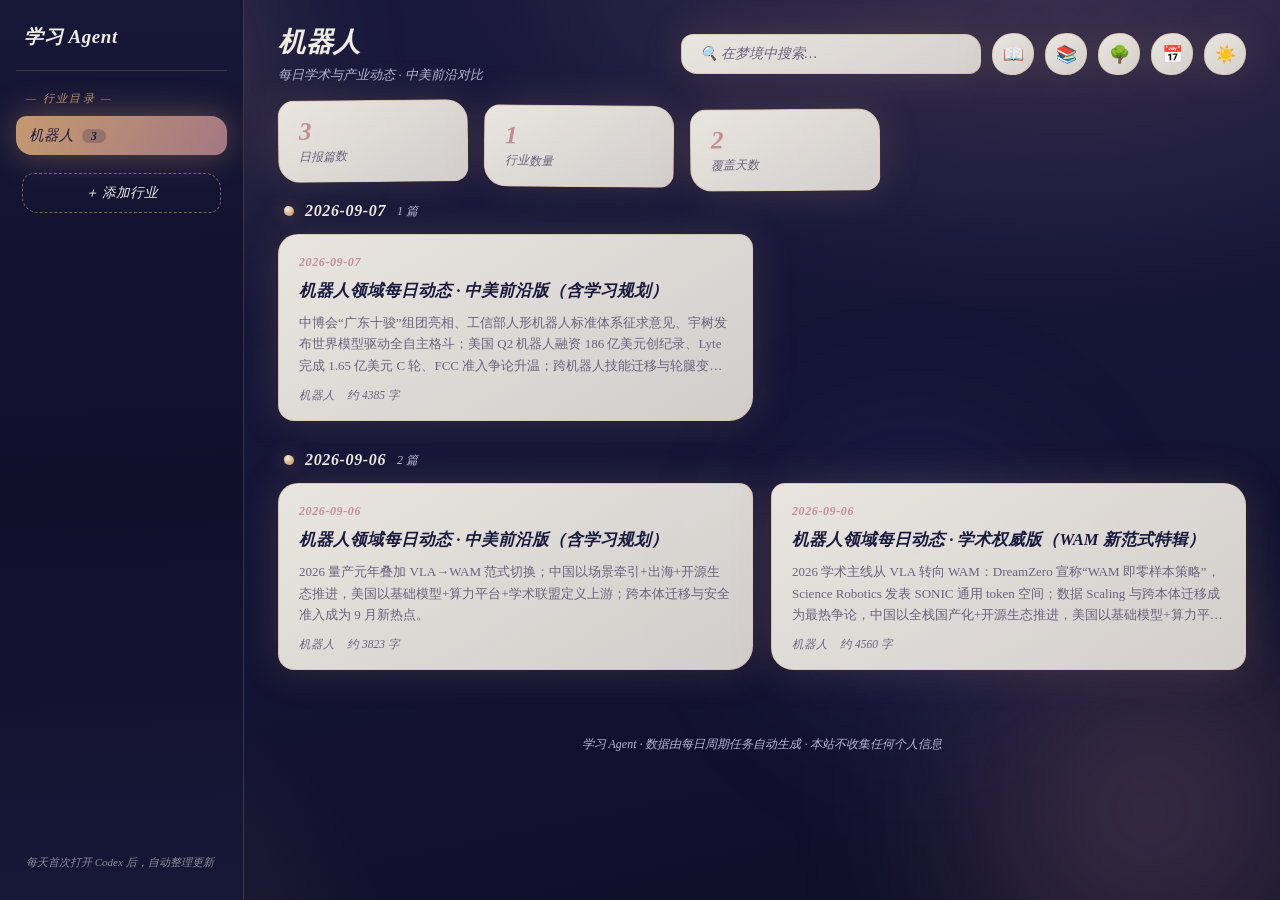
==== commit 76a59ba9: "网站新增图书馆功能：加入《神经网络与深度学习》第二版电子书" ====
--- a/行业日报/index.html
+++ b/行业日报/index.html
@@ -41,6 +41,7 @@
       </div>
       <div class="topbar-actions">
         <input id="searchInput" class="search" placeholder="🔍 在梦境中搜索…">
+        <button id="libraryBtn" class="icon-btn" title="图书馆">📖</button>
         <button id="notesBtn" class="icon-btn" title="学习笔记">📚</button>
         <button id="treeBtn" class="icon-btn" title="打开技术树">🌳</button>
         <button id="tasksBtn" class="icon-btn" title="任务清单与日历">📅</button>
@@ -92,7 +93,15 @@
       </div>
       <div id="notesList" class="notes-list"></div>
     </div>
-    <div id="noteReader" class="note-reader hidden"></div>
+        <div id="noteReader" class="note-reader hidden"></div>
+    <div id="libraryView" class="library-view hidden">
+      <div class="library-topbar">
+        <button id="libraryBack" class="back-btn">← 返回日报</button>
+        <span class="library-title">📖 图书馆 · 开源教材与电子书</span>
+      </div>
+      <div id="libraryList" class="library-list"></div>
+    </div>
+    <div id="libraryReader" class="library-reader hidden"></div>
     <footer class="footer">学习 Agent · 数据由每日周期任务自动生成 · 本站不收集任何个人信息</footer>
   </main>
 </div>
@@ -103,6 +112,8 @@
 <script src="tree.js"></script>
 <script src="data/tasks.js"></script>
 <script src="tasks.js"></script>
+<script src="data/library.js"></script>
+<script src="library.js"></script>
 <script src="notes.js"></script>
 <script>if('serviceWorker' in navigator){window.addEventListener('load',function(){navigator.serviceWorker.register('sw.js');});}</script>
 </body>
--- a/行业日报/styles.css
+++ b/行业日报/styles.css
@@ -387,3 +387,68 @@
 .task-title{font-size:14px;color:var(--ink);flex:1;min-width:180px}
 .task-meta{font-size:11.5px;color:var(--muted-ink)}
 .task-note{font-size:11px;color:var(--muted-ink);width:100%;padding-left:27px}
+
+/* ===== 笔记人工编辑 ===== */
+.note-toolbar{display:flex;align-items:center;gap:10px;margin-bottom:12px;flex-wrap:wrap}
+.note-toolbar-spacer{flex:1}
+.note-title-inline{font-family:"Georgia","Noto Serif SC",serif;font-style:italic;font-size:15px;color:var(--gold)}
+.note-body.editing{outline:2px dashed var(--rose-soft);outline-offset:4px;border-radius:14px;padding:8px;min-height:120px}
+
+
+/* ===== 图书馆 ===== */
+.library-view{flex:1;overflow-y:auto;padding:10px 34px 48px;animation:fadeUp 900ms ease-in-out}
+.library-topbar{display:flex;align-items:center;gap:16px;margin-bottom:24px;flex-wrap:wrap}
+.library-title{font-size:20px;font-style:italic;letter-spacing:.02em;color:var(--text)}
+.library-list{display:grid;grid-template-columns:repeat(auto-fill,minmax(340px,1fr));gap:20px}
+
+.book-card{display:flex;gap:18px;background:var(--panel-grad);border:1px solid var(--border-gold);
+  border-radius:20px 24px 18px 24px;padding:20px;box-shadow:var(--shadow-glow-gold);
+  transition:transform 900ms ease-in-out,box-shadow 900ms ease-in-out}
+.book-card:hover{transform:skewX(-1deg) translateY(-3px);box-shadow:var(--shadow-glow-rose)}
+
+.book-cover{position:relative;flex:0 0 118px;height:168px;border-radius:6px 11px 11px 6px;
+  background:radial-gradient(120% 90% at 85% 8%, rgba(255,255,255,.22), transparent 55%),
+    linear-gradient(155deg, var(--accent) 0%, rgba(26,26,62,.88) 100%);
+  box-shadow:0 12px 26px rgba(26,26,62,.38), inset 0 0 0 1px rgba(255,255,255,.14);
+  display:flex;flex-direction:column;align-items:center;justify-content:flex-start;gap:8px;
+  padding:12px 8px 10px;overflow:hidden}
+.book-spine{position:absolute;left:0;top:0;bottom:0;width:9px;
+  background:linear-gradient(180deg, rgba(255,255,255,.38), rgba(0,0,0,.22));
+  border-radius:6px 0 0 6px}
+.book-glyph{font-size:34px;line-height:1;filter:drop-shadow(0 2px 5px rgba(0,0,0,.3));margin-left:4px}
+.book-cover-title{font-size:14px;font-weight:700;color:#fff;text-align:center;
+  writing-mode:vertical-rl;letter-spacing:.12em;max-height:78px;overflow:hidden;margin-left:4px;
+  text-shadow:0 1px 3px rgba(0,0,0,.32)}
+.book-cover-edition{font-size:11px;color:rgba(255,255,255,.88);text-align:center;margin-left:4px}
+
+.book-body{flex:1;min-width:0;display:flex;flex-direction:column;gap:8px}
+.book-category{font-size:11px;color:var(--rose);font-weight:700;letter-spacing:.14em}
+.book-title{font-size:18px;margin:0;color:var(--ink);font-style:italic;display:flex;align-items:baseline;gap:8px;flex-wrap:wrap;line-height:1.35}
+.book-edition{font-size:12.5px;color:var(--muted-ink);font-style:normal;font-weight:400}
+.book-author{font-size:12.5px;color:var(--muted-ink)}
+.book-desc{margin:0;font-size:13px;color:var(--muted-ink);line-height:1.65}
+.book-tags{display:flex;flex-wrap:wrap;gap:6px}
+.book-tag{font-size:11px;padding:3px 10px;border-radius:999px;background:rgba(212,165,116,.14);
+  border:1px solid var(--gold-soft);color:var(--gold)}
+.book-actions{display:flex;flex-wrap:wrap;gap:8px;margin-top:auto;padding-top:8px}
+.book-action{display:inline-flex;align-items:center;gap:6px;padding:8px 14px;border-radius:11px;
+  border:1px solid var(--border-gold);background:var(--panel-grad);color:var(--ink);
+  font-size:12.5px;font-family:inherit;font-style:italic;cursor:pointer;text-decoration:none;
+  box-shadow:var(--shadow-glow-gold);transition:all 700ms ease-in-out}
+.book-action:hover{transform:skewX(-2deg);box-shadow:var(--shadow-glow-rose);border-color:var(--border-rose)}
+.book-action.primary{background:linear-gradient(120deg, rgba(212,165,116,.92), rgba(195,141,148,.82));
+  color:#1a1a3e;font-weight:700;border-color:transparent}
+
+.library-reader{flex:1;display:flex;flex-direction:column;padding:10px 26px 22px;min-height:0;overflow:hidden}
+.library-reader-top{display:flex;align-items:center;gap:12px;margin-bottom:12px;flex-wrap:wrap}
+.library-reader-title{font-size:16px;font-style:italic;color:var(--gold)}
+.library-reader-spacer{flex:1}
+.library-reader-frame{flex:1;min-height:0;border:1px solid var(--border-gold);border-radius:14px;
+  overflow:hidden;background:var(--panel-grad);box-shadow:var(--shadow-glow-gold)}
+.library-reader-frame iframe{width:100%;height:100%;border:0;display:block;background:#fff}
+
+@media(max-width:760px){
+  .book-card{flex-direction:column}
+  .book-cover{flex:none;width:120px;height:150px}
+  .book-cover-title{writing-mode:horizontal-tb;max-height:none}
+}
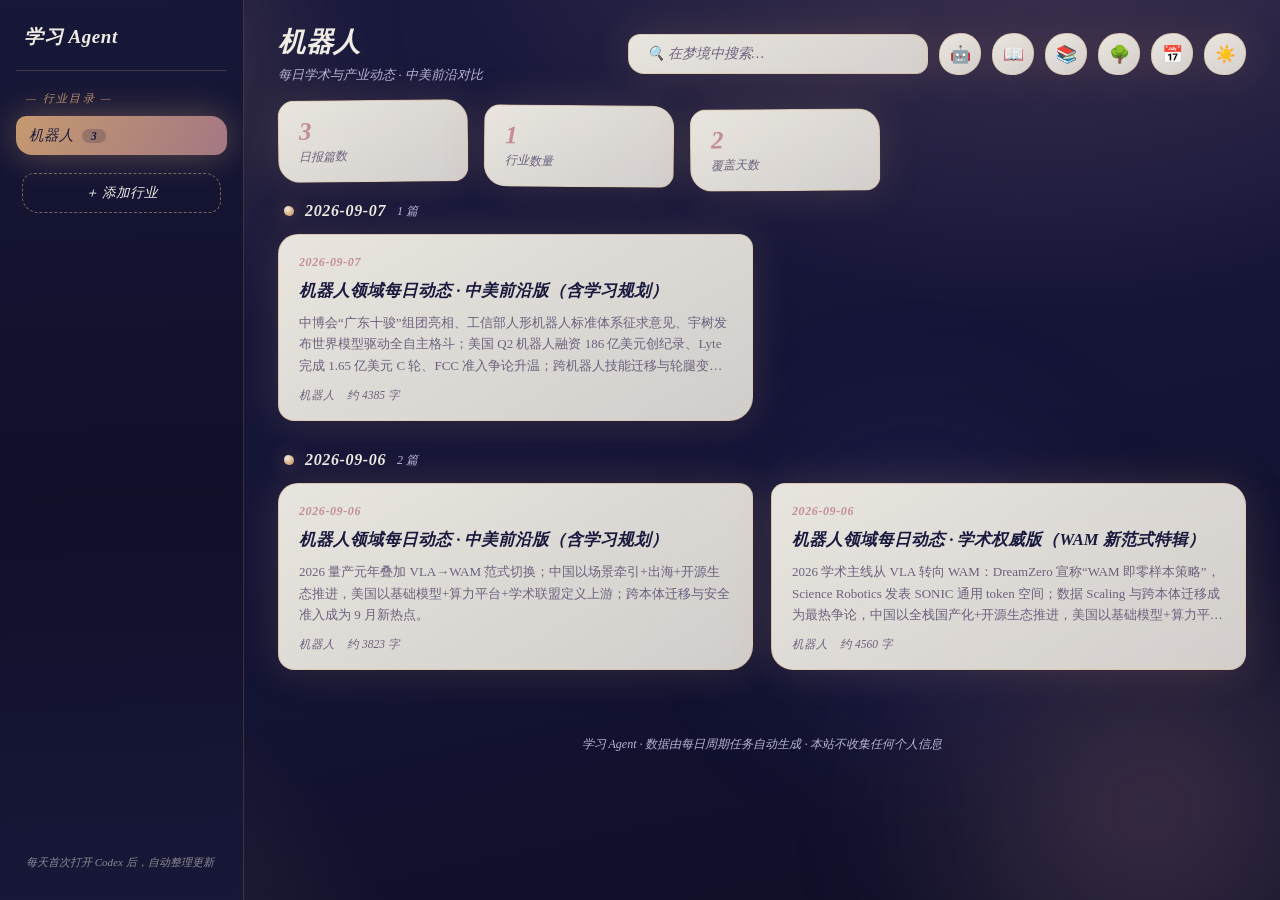
==== commit 0f454ffa: "图书馆升级：站内浏览+本地下载+笔记自动保存；新增 AI 助手（Worker 转发代理，BYOK）" ====
--- a/行业日报/index.html
+++ b/行业日报/index.html
@@ -41,6 +41,7 @@
       </div>
       <div class="topbar-actions">
         <input id="searchInput" class="search" placeholder="🔍 在梦境中搜索…">
+        <button id="aiBtn" class="icon-btn" title="AI 助手">🤖</button>
         <button id="libraryBtn" class="icon-btn" title="图书馆">📖</button>
         <button id="notesBtn" class="icon-btn" title="学习笔记">📚</button>
         <button id="treeBtn" class="icon-btn" title="打开技术树">🌳</button>
@@ -102,6 +103,7 @@
       <div id="libraryList" class="library-list"></div>
     </div>
     <div id="libraryReader" class="library-reader hidden"></div>
+    <div id="aiView" class="ai-view hidden"></div>
     <footer class="footer">学习 Agent · 数据由每日周期任务自动生成 · 本站不收集任何个人信息</footer>
   </main>
 </div>
@@ -114,6 +116,7 @@
 <script src="tasks.js"></script>
 <script src="data/library.js"></script>
 <script src="library.js"></script>
+<script src="ai.js"></script>
 <script src="notes.js"></script>
 <script>if('serviceWorker' in navigator){window.addEventListener('load',function(){navigator.serviceWorker.register('sw.js');});}</script>
 </body>
--- a/行业日报/styles.css
+++ b/行业日报/styles.css
@@ -451,4 +451,58 @@
   .book-card{flex-direction:column}
   .book-cover{flex:none;width:120px;height:150px}
   .book-cover-title{writing-mode:horizontal-tb;max-height:none}
-}+}
+
+/* ===== 图书馆阅读器：左侧 PDF + 右侧笔记 ===== */
+.library-reader-main{flex:1;min-height:0;display:flex;gap:14px}
+.library-note-panel{flex:0 0 340px;min-width:0;display:flex;flex-direction:column;background:var(--panel-grad);
+  border:1px solid var(--border-gold);border-radius:16px 20px 14px 20px;padding:16px;box-shadow:var(--shadow-glow-gold)}
+.library-note-head{font-size:15px;font-style:italic;color:var(--gold);margin-bottom:6px}
+.library-note-hint{font-size:12px;color:var(--muted-ink);line-height:1.6;margin:0 0 10px}
+.library-note-panel textarea{flex:1;min-height:0;resize:none;border:1px solid var(--gold-soft);border-radius:12px;
+  padding:12px;background:rgba(26,26,62,.05);color:var(--ink);font-family:inherit;font-size:14px;line-height:1.7;outline:none}
+.library-note-panel textarea:focus{border-color:var(--rose-soft)}
+.library-note-status{margin-top:8px;font-size:12px;color:var(--muted-ink)}
+.library-note-status.saved{color:var(--gold)}
+@media(max-width:900px){
+  .library-reader-main{flex-direction:column}
+  .library-note-panel{flex:0 0 220px}
+}
+
+/* ===== AI 助手 ===== */
+.ai-view{flex:1;overflow-y:auto;padding:10px 34px 48px;animation:fadeUp 900ms ease-in-out;display:flex;flex-direction:column}
+.ai-topbar{display:flex;align-items:center;gap:12px;margin-bottom:16px;flex-wrap:wrap}
+.ai-title{font-size:20px;font-style:italic;letter-spacing:.02em;color:var(--text)}
+.ai-topbar-spacer{flex:1}
+.ai-config{background:var(--panel-grad);border:1px solid var(--border-gold);border-radius:18px 22px 16px 22px;
+  padding:18px;margin-bottom:16px;box-shadow:var(--shadow-glow-gold)}
+.ai-config-grid{display:grid;grid-template-columns:repeat(auto-fit,minmax(230px,1fr));gap:12px}
+.ai-field{display:flex;flex-direction:column;gap:6px}
+.ai-field label{font-size:12.5px;color:var(--muted-ink);font-style:italic}
+.ai-field input,.ai-field select{padding:10px 12px;border-radius:11px;border:1px solid var(--border-gold);
+  background:rgba(26,26,62,.05);color:var(--ink);font-family:inherit;font-size:13.5px;outline:none}
+.ai-field input:focus,.ai-field select:focus{border-color:var(--rose-soft)}
+.ai-config-foot{display:flex;align-items:center;gap:16px;margin-top:14px;flex-wrap:wrap}
+.ai-remember{display:flex;align-items:center;gap:8px;font-size:13px;color:var(--muted-ink)}
+.ai-remember input{accent-color:var(--rose)}
+.ai-config-actions{display:flex;gap:10px;margin-left:auto;flex-wrap:wrap}
+.ai-safety{margin:12px 0 0;font-size:12px;color:var(--muted-ink);line-height:1.6}
+.ai-chat{flex:1;min-height:0;display:flex;flex-direction:column;background:var(--panel-grad);
+  border:1px solid var(--border-gold);border-radius:18px 22px 16px 22px;padding:16px;box-shadow:var(--shadow-glow-gold)}
+.ai-messages{flex:1;min-height:0;overflow-y:auto;display:flex;flex-direction:column;gap:12px}
+.ai-welcome{font-size:13.5px;color:var(--muted-ink);line-height:1.8;text-align:center;padding:24px 10px;font-style:italic}
+.ai-msg{display:flex}
+.ai-msg.user{justify-content:flex-end}
+.ai-msg.assistant{justify-content:flex-start}
+.ai-bubble{max-width:78%;padding:10px 14px;border-radius:14px 16px 12px 16px;font-size:14px;line-height:1.7;
+  white-space:pre-wrap;word-break:break-word}
+.ai-msg.user .ai-bubble{background:linear-gradient(120deg,rgba(212,165,116,.92),rgba(195,141,148,.82));color:#1a1a3e}
+.ai-msg.assistant .ai-bubble{background:rgba(26,26,62,.07);border:1px solid var(--gold-soft);color:var(--ink)}
+.ai-busy{font-size:13px;color:var(--muted-ink);font-style:italic;padding:2px 14px}
+.ai-input-row{display:flex;gap:10px;margin-top:12px}
+.ai-input-row textarea{flex:1;height:72px;resize:none;padding:10px 12px;border-radius:12px;border:1px solid var(--border-gold);
+  background:rgba(26,26,62,.05);color:var(--ink);font-family:inherit;font-size:14px;line-height:1.6;outline:none}
+.ai-input-row textarea:focus{border-color:var(--rose-soft)}
+.ai-send{padding:0 20px;border-radius:12px;border:none;background:linear-gradient(120deg,rgba(212,165,116,.92),rgba(195,141,148,.82));
+  color:#1a1a3e;font-weight:700;font-family:inherit;font-style:italic;font-size:14px;cursor:pointer;transition:transform 700ms ease-in-out}
+.ai-send:hover{transform:skewX(-2deg)}
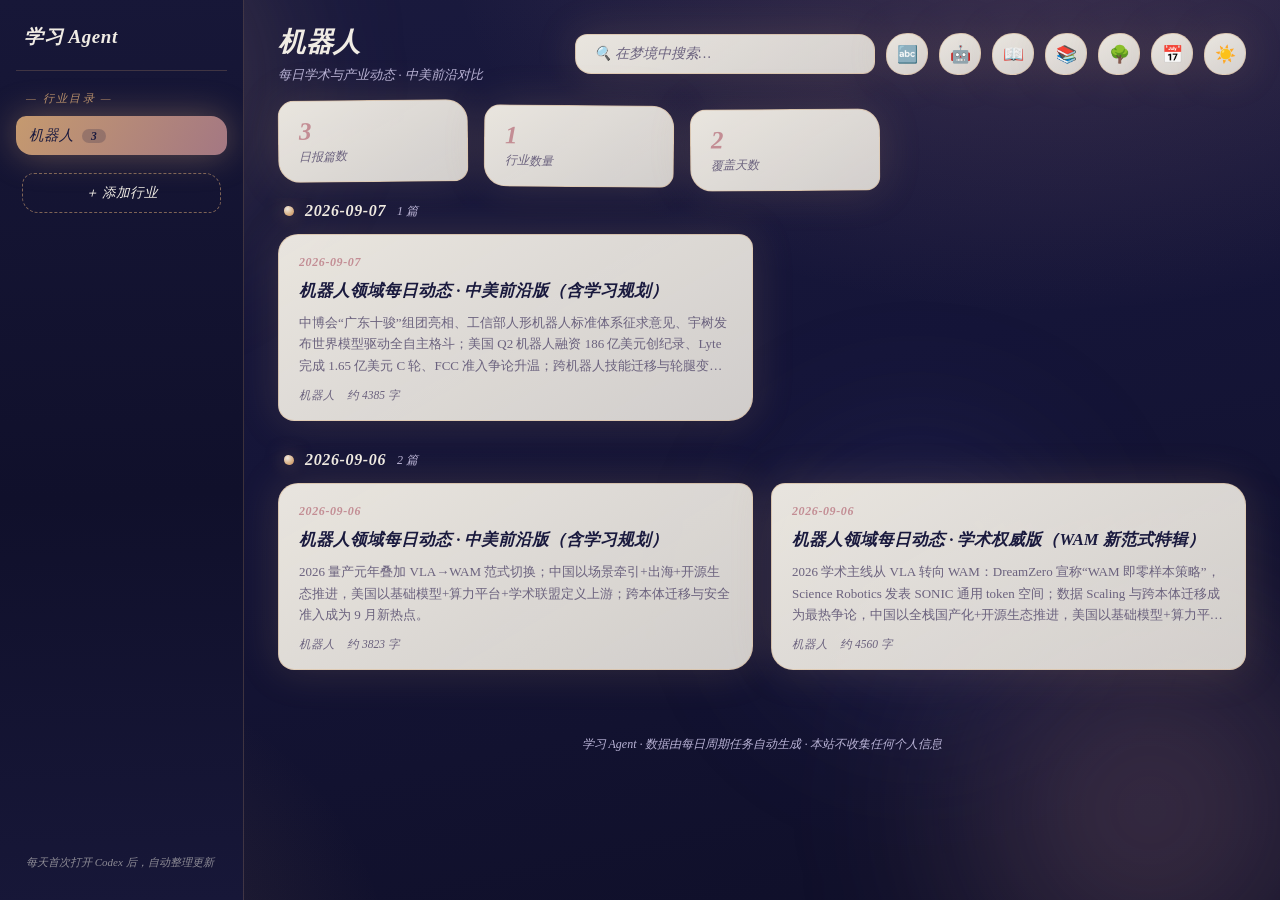
==== commit c3c73a96: "EIE1005 Test1 冲刺笔记（真题 Q1/Q2 与预测题）；上线背单词模块与六课语料库" ====
--- a/行业日报/index.html
+++ b/行业日报/index.html
@@ -41,6 +41,7 @@
       </div>
       <div class="topbar-actions">
         <input id="searchInput" class="search" placeholder="🔍 在梦境中搜索…">
+        <button id="vocabBtn" class="icon-btn" title="背单词">🔤</button>
         <button id="aiBtn" class="icon-btn" title="AI 助手">🤖</button>
         <button id="libraryBtn" class="icon-btn" title="图书馆">📖</button>
         <button id="notesBtn" class="icon-btn" title="学习笔记">📚</button>
@@ -104,6 +105,7 @@
     </div>
     <div id="libraryReader" class="library-reader hidden"></div>
     <div id="aiView" class="ai-view hidden"></div>
+    <div id="vocabView" class="vocab-view hidden"></div>
     <footer class="footer">学习 Agent · 数据由每日周期任务自动生成 · 本站不收集任何个人信息</footer>
   </main>
 </div>
@@ -117,6 +119,9 @@
 <script src="data/library.js"></script>
 <script src="library.js"></script>
 <script src="ai.js"></script>
+<script src="data/vocabulary.js"></script>
+<script src="data/corpus.js"></script>
+<script src="vocab.js"></script>
 <script src="notes.js"></script>
 <script>if('serviceWorker' in navigator){window.addEventListener('load',function(){navigator.serviceWorker.register('sw.js');});}</script>
 </body>
--- a/行业日报/styles.css
+++ b/行业日报/styles.css
@@ -505,4 +505,56 @@
 .ai-input-row textarea:focus{border-color:var(--rose-soft)}
 .ai-send{padding:0 20px;border-radius:12px;border:none;background:linear-gradient(120deg,rgba(212,165,116,.92),rgba(195,141,148,.82));
   color:#1a1a3e;font-weight:700;font-family:inherit;font-style:italic;font-size:14px;cursor:pointer;transition:transform 700ms ease-in-out}
-.ai-send:hover{transform:skewX(-2deg)}+.ai-send:hover{transform:skewX(-2deg)}
+
+/* ===== 背单词 / 听写 / 语境阅读 ===== */
+.vocab-view{flex:1;overflow-y:auto;padding:10px 34px 48px;animation:fadeUp 900ms ease-in-out;display:flex;flex-direction:column}
+.vocab-topbar{display:flex;align-items:center;gap:10px;margin-bottom:16px;flex-wrap:wrap}
+.vocab-title{font-size:20px;font-style:italic;letter-spacing:.02em;color:var(--text)}
+.vocab-topbar-spacer{flex:1}
+.vocab-tab{background:transparent;border:1px solid var(--border-gold);border-radius:11px;padding:7px 13px;cursor:pointer;
+  font-size:13px;font-family:inherit;color:var(--text);transition:all 700ms ease-in-out}
+.vocab-tab:hover{box-shadow:var(--shadow-glow-gold)}
+.vocab-tab.active{background:linear-gradient(120deg,rgba(212,165,116,.92),rgba(195,141,148,.82));color:#1a1a3e;font-weight:700}
+.vocab-body{flex:1}
+.vocab-card{max-width:760px;margin:0 auto;background:var(--panel-grad);border:1px solid var(--border-gold);
+  border-radius:20px 24px 18px 24px;padding:28px;box-shadow:var(--shadow-glow-gold)}
+.vocab-progress{font-size:12px;color:var(--muted-ink);margin-bottom:12px}
+.vocab-word{font-size:34px;font-weight:700;font-style:italic;color:var(--ink);text-align:center;margin:10px 0 4px}
+.vocab-abbr{font-size:15px;color:var(--rose);font-weight:700}
+.vocab-course{font-size:12.5px;color:var(--muted-ink);text-align:center;margin-bottom:14px}
+.vocab-meaning{margin-top:12px}
+.vocab-meaning-main{font-size:20px;color:var(--ink);text-align:center}
+.vocab-sentence{font-size:14px;color:var(--muted-ink);line-height:1.7;margin-top:10px;border-left:3px solid var(--gold);padding:6px 12px;background:rgba(212,165,116,.1);border-radius:0 10px 10px 0}
+.vocab-actions{display:flex;justify-content:center;gap:10px;margin-top:18px;flex-wrap:wrap}
+.rate{border:none;border-radius:12px;padding:10px 16px;font-size:14px;font-family:inherit;cursor:pointer;color:#fff;transition:transform 300ms ease}
+.rate:hover{transform:translateY(-2px)}
+.rate.r0{background:#8b5a66}.rate.r1{background:#c38d94}.rate.r2{background:#d4a574}.rate.r3{background:#81b29a}
+.vocab-tts-row{display:flex;justify-content:center;margin-top:14px}
+.vocab-toolbar{display:flex;gap:14px;align-items:center;flex-wrap:wrap;margin-bottom:14px;justify-content:center}
+.vocab-toolbar label{font-size:13px;color:var(--muted-ink);display:flex;align-items:center;gap:6px}
+.vocab-toolbar select,.vocab-toolbar input{padding:8px 10px;border-radius:10px;border:1px solid var(--border-gold);
+  background:rgba(26,26,62,.05);color:var(--ink);font-family:inherit;font-size:13px}
+.vocab-list{max-width:760px;margin:0 auto;display:flex;flex-direction:column;gap:10px}
+.vocab-row{background:var(--panel-grad);border:1px solid var(--border-gold);border-radius:12px 16px 10px 16px;padding:12px 16px}
+.vocab-row-head{font-size:15px;color:var(--ink)}
+.vocab-tag{font-size:11px;padding:2px 8px;border-radius:999px;background:rgba(129,178,154,.2);color:#4f7d68}
+.vocab-tag.new{background:rgba(195,141,148,.2);color:#9d5f68}
+.vocab-muted{font-size:13px;color:var(--muted-ink);line-height:1.7}
+.vocab-muted.small{font-size:12px}
+.vocab-input{width:100%;padding:12px 14px;border-radius:12px;border:1px solid var(--border-gold);background:rgba(26,26,62,.05);
+  color:var(--ink);font-family:inherit;font-size:16px;margin:12px 0;outline:none}
+.vocab-input:focus{border-color:var(--rose-soft)}
+.vocab-textarea{width:100%;height:90px;resize:none;padding:12px;border-radius:12px;border:1px solid var(--border-gold);
+  background:rgba(26,26,62,.05);color:var(--ink);font-family:inherit;font-size:14px;line-height:1.7;margin:12px 0;outline:none}
+.back-btn.big{padding:14px 22px;font-size:16px}
+.vocab-ok{color:#4f7d68;font-size:15px;margin-top:10px;font-weight:700}
+.vocab-bad{color:#b15f6b;font-size:15px;margin-top:10px;font-weight:700}
+.vocab-question{font-size:16px;font-style:italic;color:var(--gold);margin-bottom:10px}
+.vocab-passage{font-size:15.5px;line-height:1.9;color:var(--ink);border-left:3px solid var(--rose-soft);padding:6px 12px;background:rgba(195,141,148,.08);border-radius:0 10px 10px 0}
+.vocab-stats{display:grid;grid-template-columns:repeat(auto-fit,minmax(110px,1fr));gap:12px;margin:16px 0;text-align:center}
+.vocab-stats div{background:rgba(26,26,62,.05);border:1px solid var(--gold-soft);border-radius:12px;padding:14px 6px}
+.vocab-stats b{font-size:22px;color:var(--gold);display:block}
+.vocab-progress-bar{height:10px;border-radius:999px;background:rgba(212,165,116,.15);overflow:hidden;margin:10px 0}
+.vocab-progress-bar div{height:100%;background:linear-gradient(90deg,var(--gold),var(--rose))}
+.ai-quick{display:flex;justify-content:flex-end;margin-top:10px}
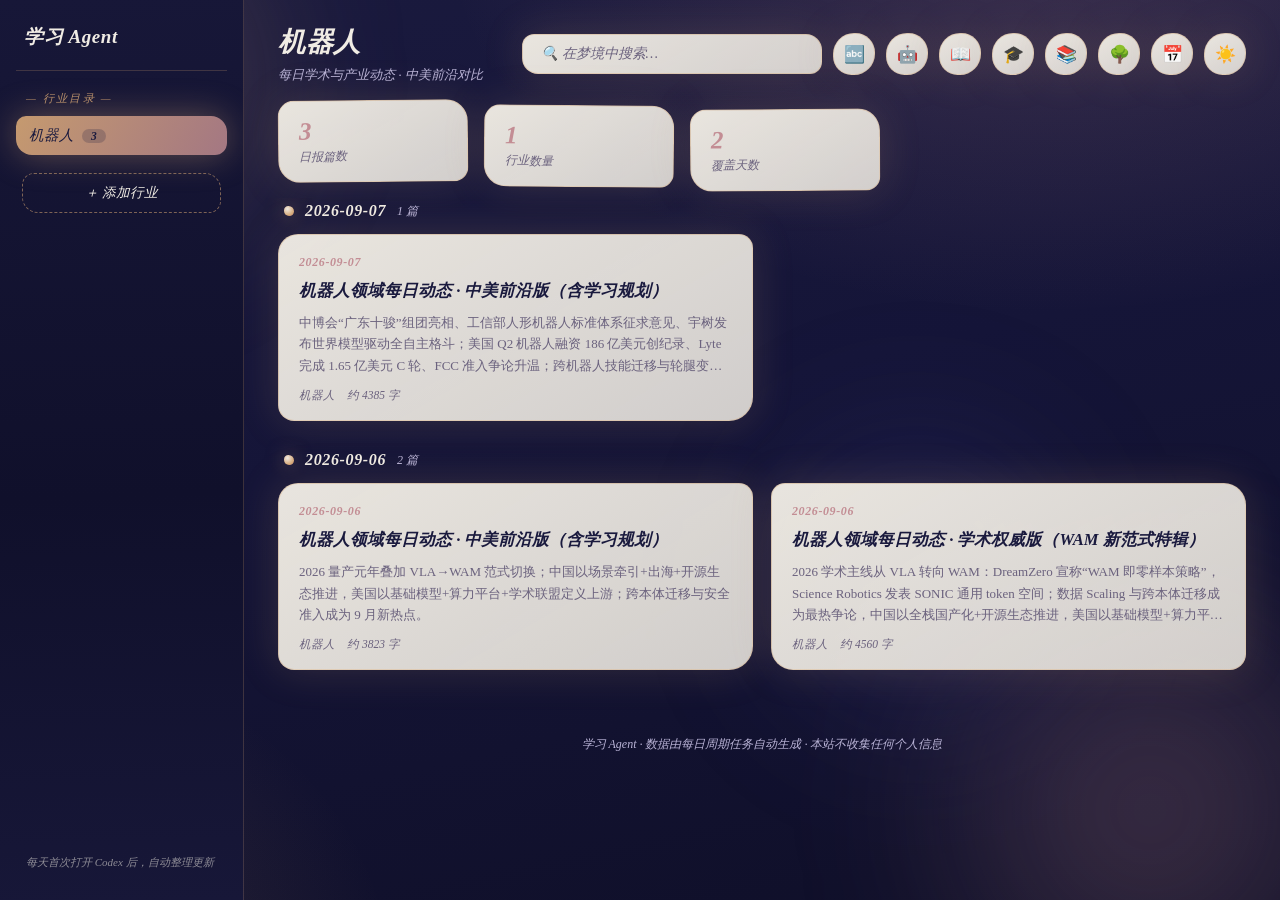
==== commit a61d3d80: "feat: 新增线上课程板块 + 图书馆官方渠道外链" ====
--- a/行业日报/index.html
+++ b/行业日报/index.html
@@ -44,6 +44,7 @@
         <button id="vocabBtn" class="icon-btn" title="背单词">🔤</button>
         <button id="aiBtn" class="icon-btn" title="AI 助手">🤖</button>
         <button id="libraryBtn" class="icon-btn" title="图书馆">📖</button>
+        <button id="coursesBtn" class="icon-btn" title="线上课程">🎓</button>
         <button id="notesBtn" class="icon-btn" title="学习笔记">📚</button>
         <button id="treeBtn" class="icon-btn" title="打开技术树">🌳</button>
         <button id="tasksBtn" class="icon-btn" title="任务清单与日历">📅</button>
@@ -104,6 +105,13 @@
       <div id="libraryList" class="library-list"></div>
     </div>
     <div id="libraryReader" class="library-reader hidden"></div>
+    <div id="coursesView" class="library-view hidden">
+      <div class="library-topbar">
+        <button id="coursesBack" class="back-btn">← 返回日报</button>
+        <span class="library-title">🎓 线上课程 · 名校公开课</span>
+      </div>
+      <div id="coursesList" class="library-list"></div>
+    </div>
     <div id="aiView" class="ai-view hidden"></div>
     <div id="vocabView" class="vocab-view hidden"></div>
     <footer class="footer">学习 Agent · 数据由每日周期任务自动生成 · 本站不收集任何个人信息</footer>
@@ -118,6 +126,8 @@
 <script src="tasks.js"></script>
 <script src="data/library.js"></script>
 <script src="library.js"></script>
+<script src="data/courses.js"></script>
+<script src="courses.js"></script>
 <script src="ai.js"></script>
 <script src="data/vocabulary.js"></script>
 <script src="data/corpus.js"></script>
